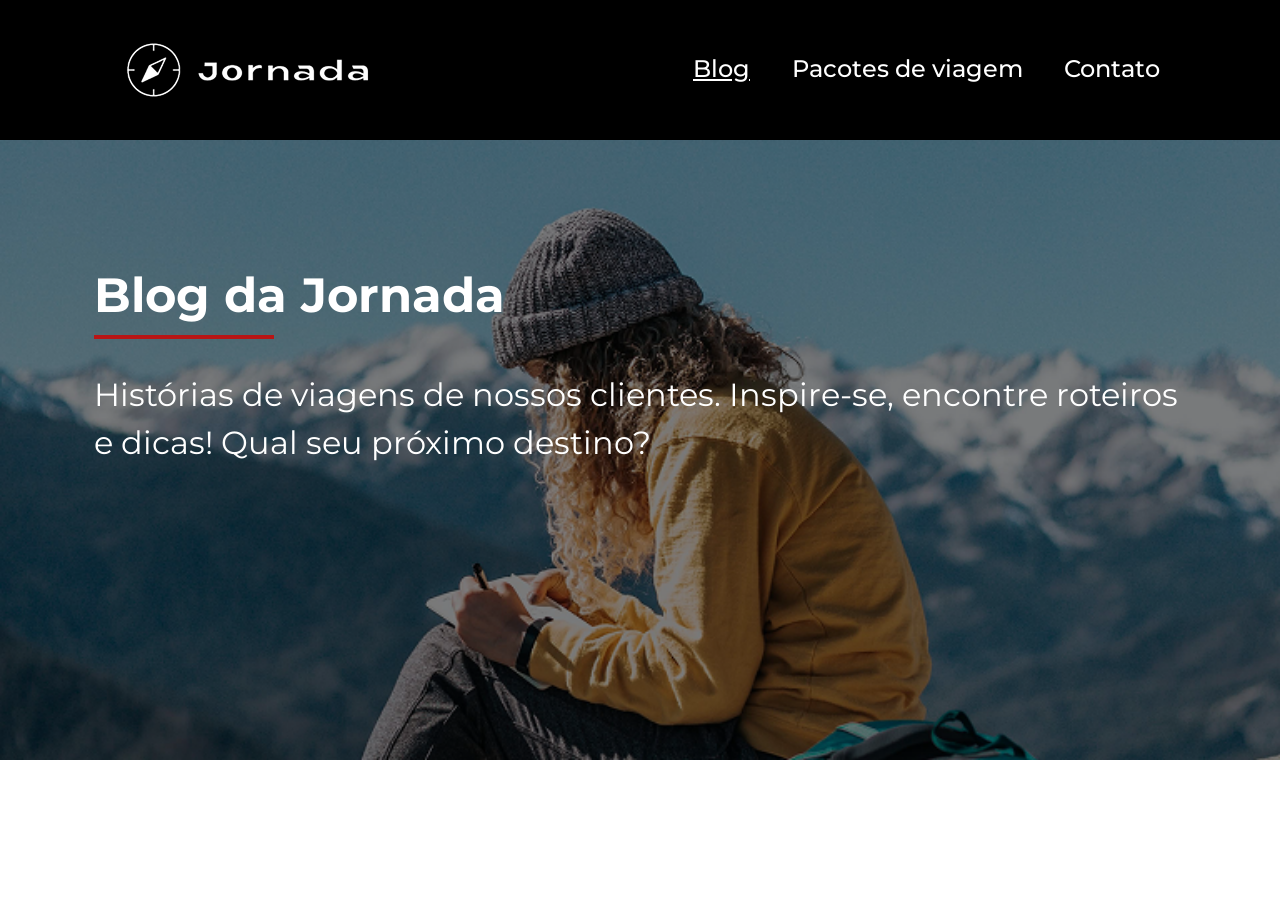
==== blogpost.html @ b7cba8fb "Finaliza a sessao de hero da pagina blog" ====
<!DOCTYPE html>
<html lang="pt-br">

<head>
    <meta charset="UTF-8">
    <meta name="viewport" content="width=device-width, initial-scale=1.0">

    <meta name="description"
        content="Planeje sua próxima aventura com a Jornada Viagens. Oferecemos pacotes exclusivos, passagens e roteiros personalizados para transformar seu sonho em realidade. Confira!">

    <meta name="og:title" content="Jornada Viagens">
    <meta name="og:description" content="Jornada Viagens, uma agência apaixonada por criar viagens">
    <meta name="og:image" content="https://alexandregomes-off.github.io/jornada-viagens/img/logo-footer.png">
    <meta name="og:type" content="website">
    <meta name="og:url" content="https://alexandregomes-off.github.io/jornada-viagens">

    <link rel="icon" href="favico.svg" type="xml/svg" />
    <link rel="stylesheet" href="./css/style.css" />

    <title>Blog</title>
</head>

<body class="blog-content">
    <header class="main-header">
        <a class="logo" href="index.html" title="voltar para a página inicial">
            <img class="img-mobile" src="img/bussola-jornada-branco.png"
                alt="Bussola do logo Jornada Viagens na cor branca" />
            <img class="img-desktop" src="img/bussola-texto-jornada-branco.png"
                alt="Logo Jornada Viagens na cor branca" />
        </a>
        <div class="navigation-menu">
            <label for="menu">
                <img src="img/menu.png" alt="menu" />
            </label>
            <input type="checkbox" id="menu" hidden />
            <nav>
                <ul class="list-links">
                    <li>
                        <a class="active" href="blog.html" target="_blank" title="Acessar Blog">Blog</a>
                    </li>
                    <li>
                        <a href="./travel-packages.html" target="_blank" title="Acessar Pacotes de viagem">Pacotes de
                            viagem</a>
                    </li>
                    <li>
                        <a href="contato.html" target="_blank" title="Acessar Contato">Contato</a>
                    </li>
                </ul>
            </nav>
        </div>
    </header>

    <section class="hero-blog">
        <div class="hero-img">
            <div class="section-title hero-text">
                <h1>Blog da Jornada</h1>
                <hr>
                <p>Histórias de viagens de nossos clientes. Inspire-se, encontre roteiros e dicas! Qual seu próximo destino?</p>
            </div>
        </div>
    </section>
</body>

</html>
---- css/style.css ----
@import url(global.css);
@import url(header.css);
@import url(hero.css);
@import url(offers.css);
@import url(categories.css);
@import url(destinations.css);
@import url(payments.css);
@import url(testimonials.css);
@import url(hero-footer.css);
@import url(travel-packages.css);
@import url(blogpost.css);
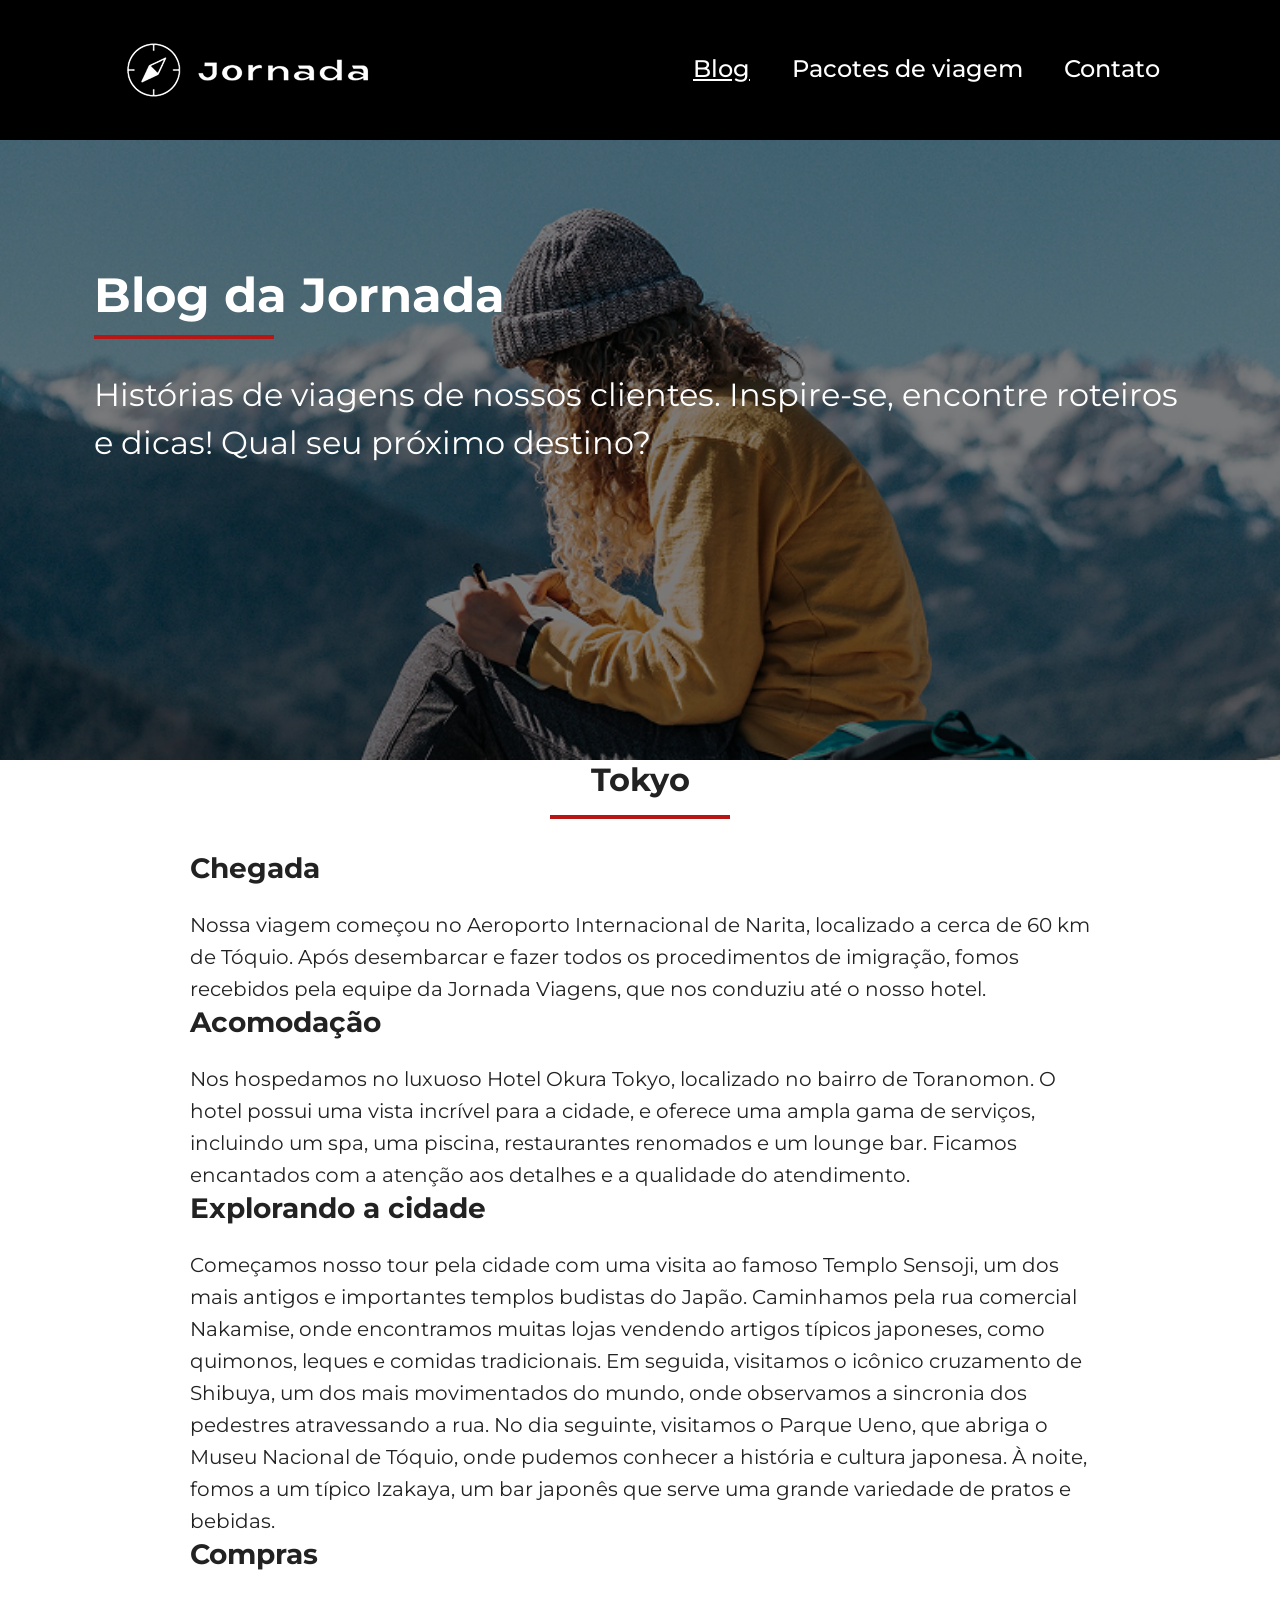
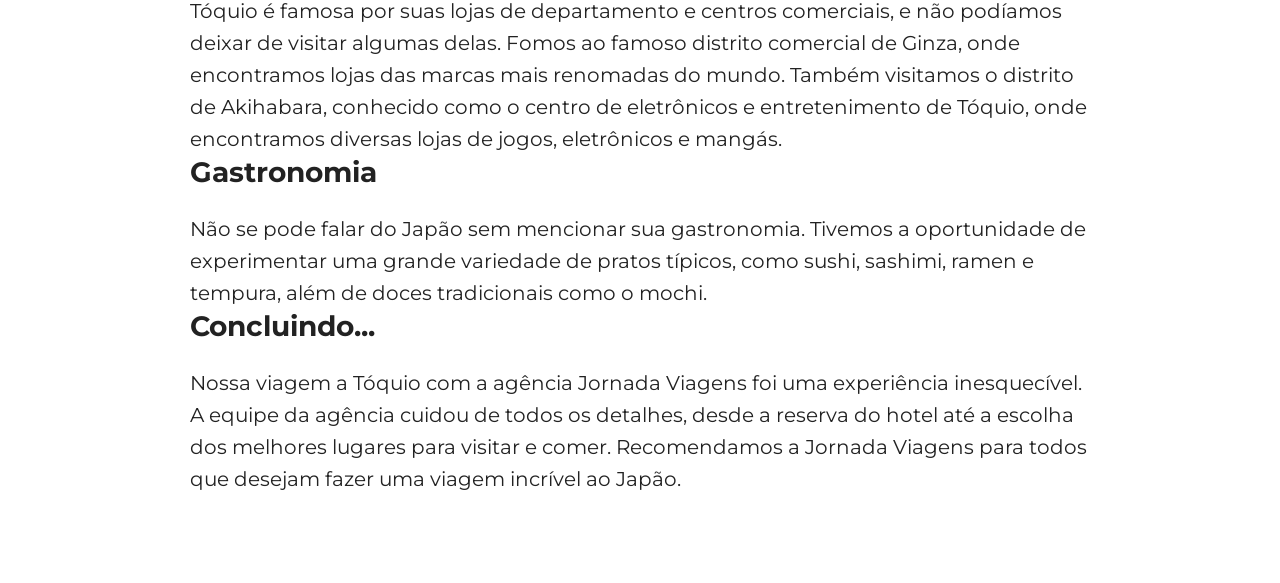
==== commit d3a9e5f0: "Cria estrutura HTML da pagina de informacoes de tokyo" ====
--- a/blogpost.html
+++ b/blogpost.html
@@ -55,8 +55,68 @@
             <div class="section-title hero-text">
                 <h1>Blog da Jornada</h1>
                 <hr>
-                <p>Histórias de viagens de nossos clientes. Inspire-se, encontre roteiros e dicas! Qual seu próximo destino?</p>
+                <p>Histórias de viagens de nossos clientes. Inspire-se, encontre roteiros e dicas! Qual seu próximo
+                    destino?</p>
             </div>
+        </div>
+    </section>
+
+    <section class="info-tokyo">
+        <div class="section-title">
+            <h2>Tokyo</h2>
+            <hr />
+        </div>
+
+        <div>
+            <h3 class="content-title">Chegada</h3>
+            <p class="content-text">Nossa viagem começou no Aeroporto Internacional de Narita, localizado a cerca de 60 km de Tóquio. Após
+                desembarcar e fazer todos os procedimentos de imigração, fomos recebidos pela equipe da Jornada Viagens,
+                que nos conduziu até o nosso hotel.</p>
+            <div class="img-chegada-tokyo"></div>
+        </div>
+
+        <div>
+            <h3 class="content-title">Acomodação</h3>
+            <p class="content-text">Nos hospedamos no luxuoso Hotel Okura Tokyo, localizado no bairro de Toranomon. O hotel possui uma vista
+                incrível para a cidade, e oferece uma ampla gama de serviços, incluindo um spa, uma piscina,
+                restaurantes renomados e um lounge bar. Ficamos encantados com a atenção aos detalhes e a qualidade do
+                atendimento.</p>
+            <div class="img-acomodacao-tokyo"></div>
+        </div>
+
+        <div>
+            <h3 class="content-title">Explorando a cidade</h3>
+            <p class="content-text">Começamos nosso tour pela cidade com uma visita ao famoso Templo Sensoji, um dos mais antigos e
+                importantes templos budistas do Japão. Caminhamos pela rua comercial Nakamise, onde encontramos muitas
+                lojas vendendo artigos típicos japoneses, como quimonos, leques e comidas tradicionais.
+                Em seguida, visitamos o icônico cruzamento de Shibuya, um dos mais movimentados do mundo, onde
+                observamos a sincronia dos pedestres atravessando a rua.
+                No dia seguinte, visitamos o Parque Ueno, que abriga o Museu Nacional de Tóquio, onde pudemos conhecer a
+                história e cultura japonesa. À noite, fomos a um típico Izakaya, um bar japonês que serve uma grande
+                variedade de pratos e bebidas.</p>
+        </div>
+
+        <div>
+            <h3 class="content-title">Compras</h3>
+            <p class="content-text">Tóquio é famosa por suas lojas de departamento e centros comerciais, e não podíamos deixar de visitar
+                algumas delas. Fomos ao famoso distrito comercial de Ginza, onde encontramos lojas das marcas mais
+                renomadas do mundo.
+                Também visitamos o distrito de Akihabara, conhecido como o centro de eletrônicos e entretenimento de
+                Tóquio, onde encontramos diversas lojas de jogos, eletrônicos e mangás.</p>
+        </div>
+
+        <div>
+            <h3 class="content-title">Gastronomia</h3>
+            <p class="content-text">Não se pode falar do Japão sem mencionar sua gastronomia. Tivemos a oportunidade de experimentar uma
+                grande variedade de pratos típicos, como sushi, sashimi, ramen e tempura, além de doces tradicionais
+                como o mochi.</p>
+        </div>
+
+        <div>
+            <h3 class="content-title">Concluindo...</h3>
+            <p class="content-text">Nossa viagem a Tóquio com a agência Jornada Viagens foi uma experiência inesquecível. A equipe da agência
+                cuidou de todos os detalhes, desde a reserva do hotel até a escolha dos melhores lugares para visitar e
+                comer. Recomendamos a Jornada Viagens para todos que desejam fazer uma viagem incrível ao Japão.</p>
         </div>
     </section>
 </body>
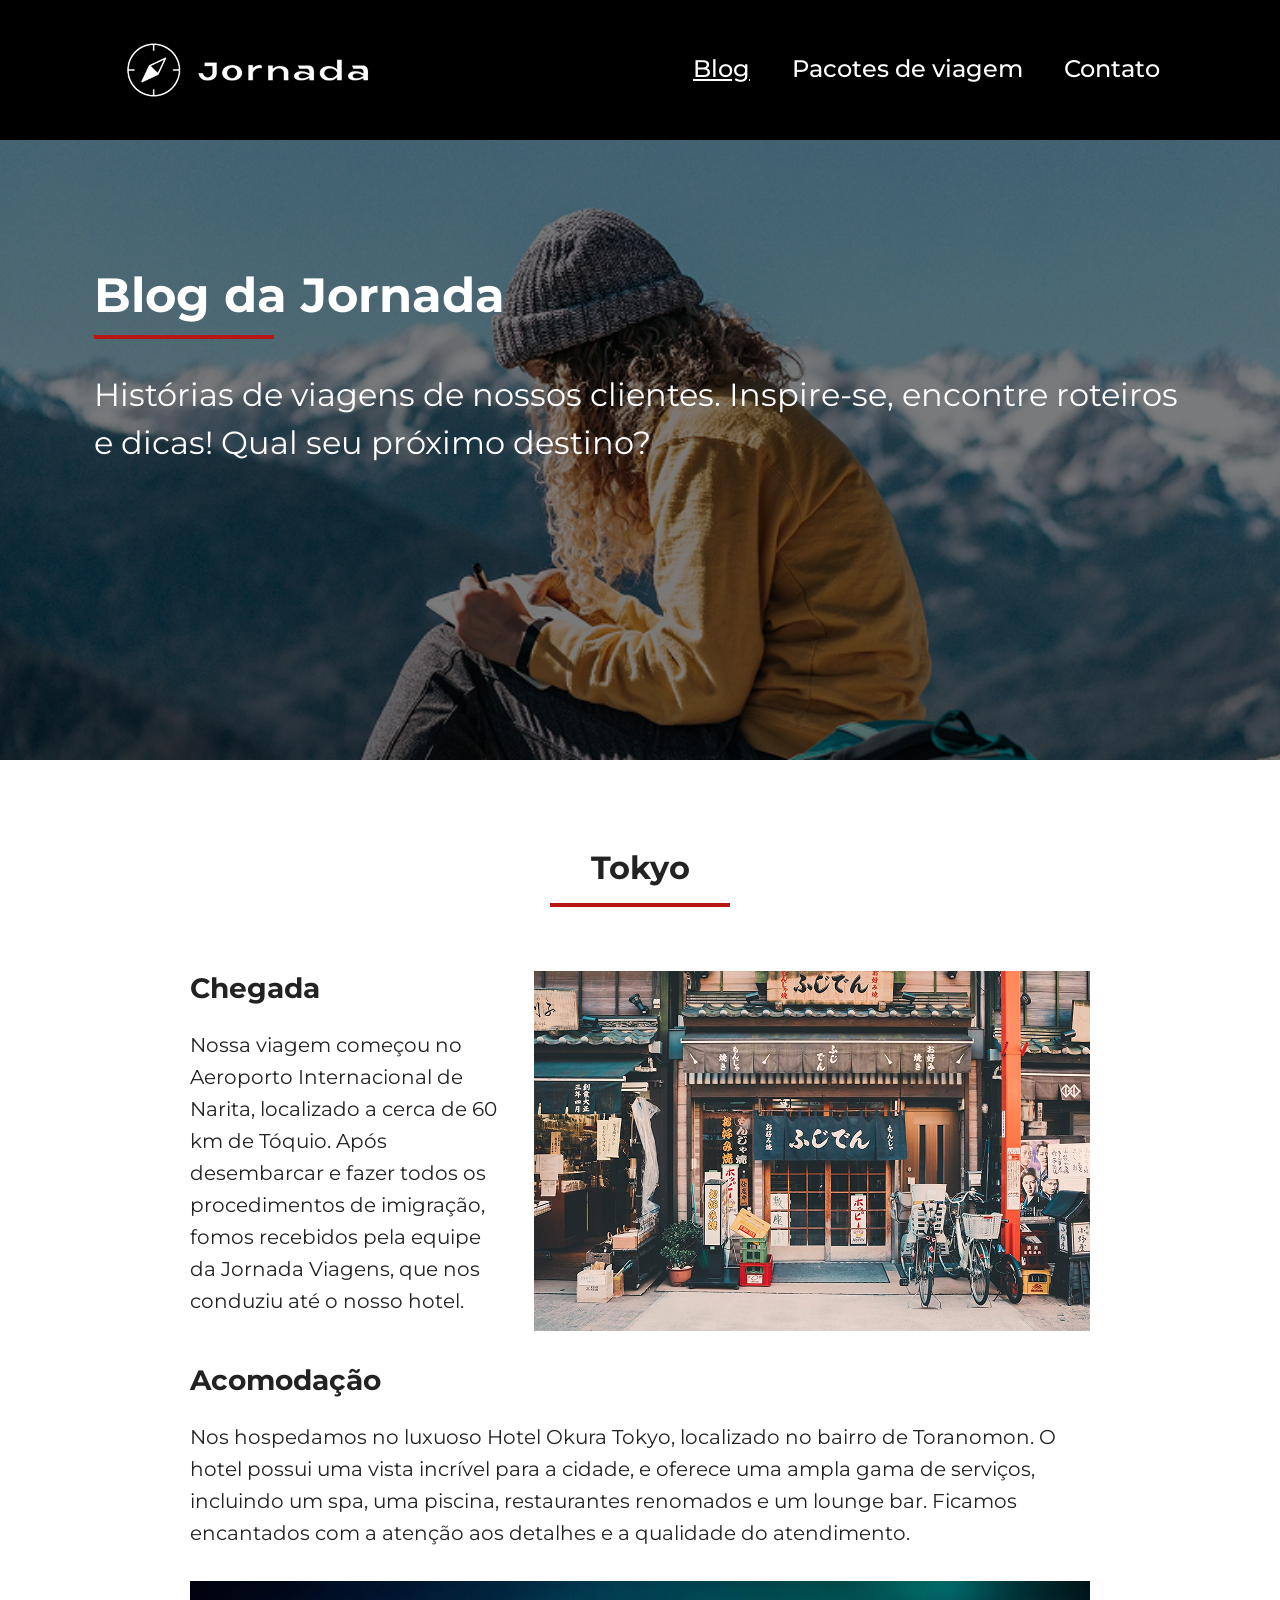
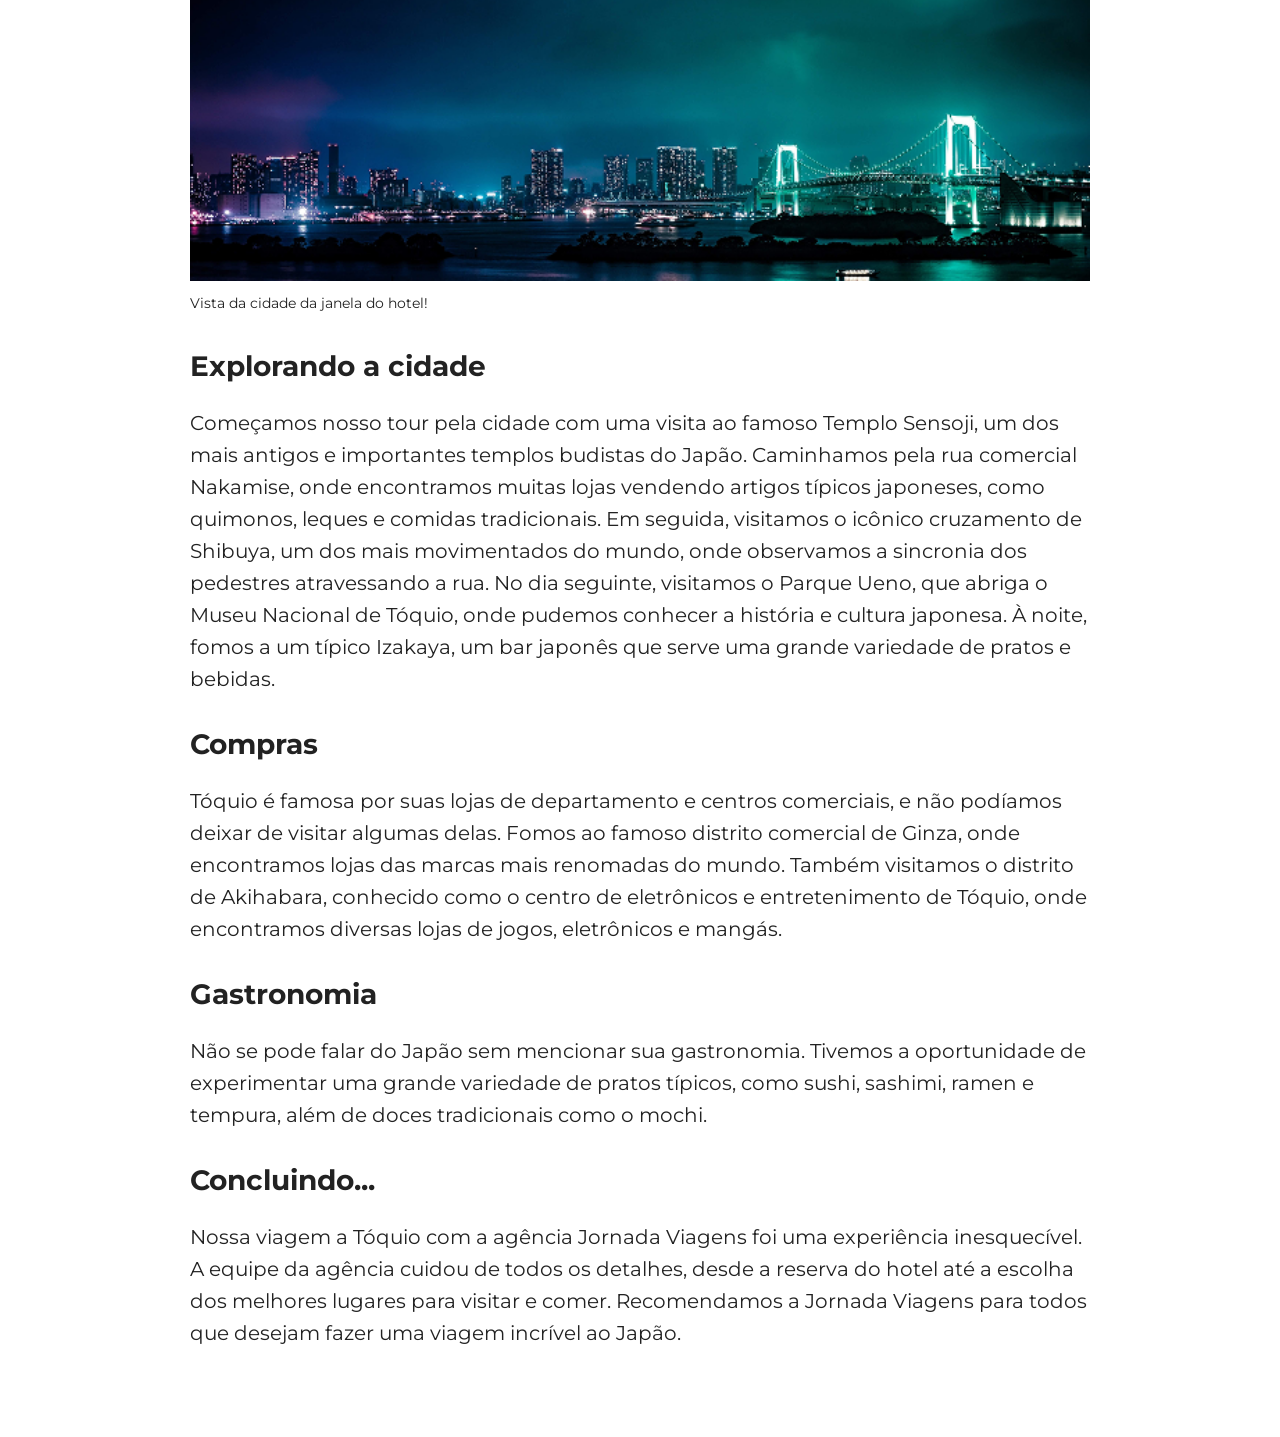
==== commit c0f6b05f: "Finaliza a sessao de informacoes sobre tokyo" ====
--- a/blogpost.html
+++ b/blogpost.html
@@ -67,26 +67,33 @@
             <hr />
         </div>
 
-        <div>
-            <h3 class="content-title">Chegada</h3>
-            <p class="content-text">Nossa viagem começou no Aeroporto Internacional de Narita, localizado a cerca de 60 km de Tóquio. Após
-                desembarcar e fazer todos os procedimentos de imigração, fomos recebidos pela equipe da Jornada Viagens,
-                que nos conduziu até o nosso hotel.</p>
+        <div class="flex-tokyo">
+            <div class="text-content">
+                <h3 class="content-title">Chegada</h3>
+                <p class="content-text">Nossa viagem começou no Aeroporto Internacional de Narita, localizado a cerca de
+                    60 km de Tóquio. Após
+                    desembarcar e fazer todos os procedimentos de imigração, fomos recebidos pela equipe da Jornada
+                    Viagens,
+                    que nos conduziu até o nosso hotel.</p>
+            </div>
             <div class="img-chegada-tokyo"></div>
         </div>
 
         <div>
             <h3 class="content-title">Acomodação</h3>
-            <p class="content-text">Nos hospedamos no luxuoso Hotel Okura Tokyo, localizado no bairro de Toranomon. O hotel possui uma vista
+            <p class="content-text">Nos hospedamos no luxuoso Hotel Okura Tokyo, localizado no bairro de Toranomon. O
+                hotel possui uma vista
                 incrível para a cidade, e oferece uma ampla gama de serviços, incluindo um spa, uma piscina,
                 restaurantes renomados e um lounge bar. Ficamos encantados com a atenção aos detalhes e a qualidade do
                 atendimento.</p>
             <div class="img-acomodacao-tokyo"></div>
+            <span class="legenda">Vista da cidade da janela do hotel!</span>
         </div>
 
         <div>
             <h3 class="content-title">Explorando a cidade</h3>
-            <p class="content-text">Começamos nosso tour pela cidade com uma visita ao famoso Templo Sensoji, um dos mais antigos e
+            <p class="content-text">Começamos nosso tour pela cidade com uma visita ao famoso Templo Sensoji, um dos
+                mais antigos e
                 importantes templos budistas do Japão. Caminhamos pela rua comercial Nakamise, onde encontramos muitas
                 lojas vendendo artigos típicos japoneses, como quimonos, leques e comidas tradicionais.
                 Em seguida, visitamos o icônico cruzamento de Shibuya, um dos mais movimentados do mundo, onde
@@ -98,7 +105,8 @@
 
         <div>
             <h3 class="content-title">Compras</h3>
-            <p class="content-text">Tóquio é famosa por suas lojas de departamento e centros comerciais, e não podíamos deixar de visitar
+            <p class="content-text">Tóquio é famosa por suas lojas de departamento e centros comerciais, e não podíamos
+                deixar de visitar
                 algumas delas. Fomos ao famoso distrito comercial de Ginza, onde encontramos lojas das marcas mais
                 renomadas do mundo.
                 Também visitamos o distrito de Akihabara, conhecido como o centro de eletrônicos e entretenimento de
@@ -107,14 +115,16 @@
 
         <div>
             <h3 class="content-title">Gastronomia</h3>
-            <p class="content-text">Não se pode falar do Japão sem mencionar sua gastronomia. Tivemos a oportunidade de experimentar uma
+            <p class="content-text">Não se pode falar do Japão sem mencionar sua gastronomia. Tivemos a oportunidade de
+                experimentar uma
                 grande variedade de pratos típicos, como sushi, sashimi, ramen e tempura, além de doces tradicionais
                 como o mochi.</p>
         </div>
 
         <div>
             <h3 class="content-title">Concluindo...</h3>
-            <p class="content-text">Nossa viagem a Tóquio com a agência Jornada Viagens foi uma experiência inesquecível. A equipe da agência
+            <p class="content-text">Nossa viagem a Tóquio com a agência Jornada Viagens foi uma experiência
+                inesquecível. A equipe da agência
                 cuidou de todos os detalhes, desde a reserva do hotel até a escolha dos melhores lugares para visitar e
                 comer. Recomendamos a Jornada Viagens para todos que desejam fazer uma viagem incrível ao Japão.</p>
         </div>
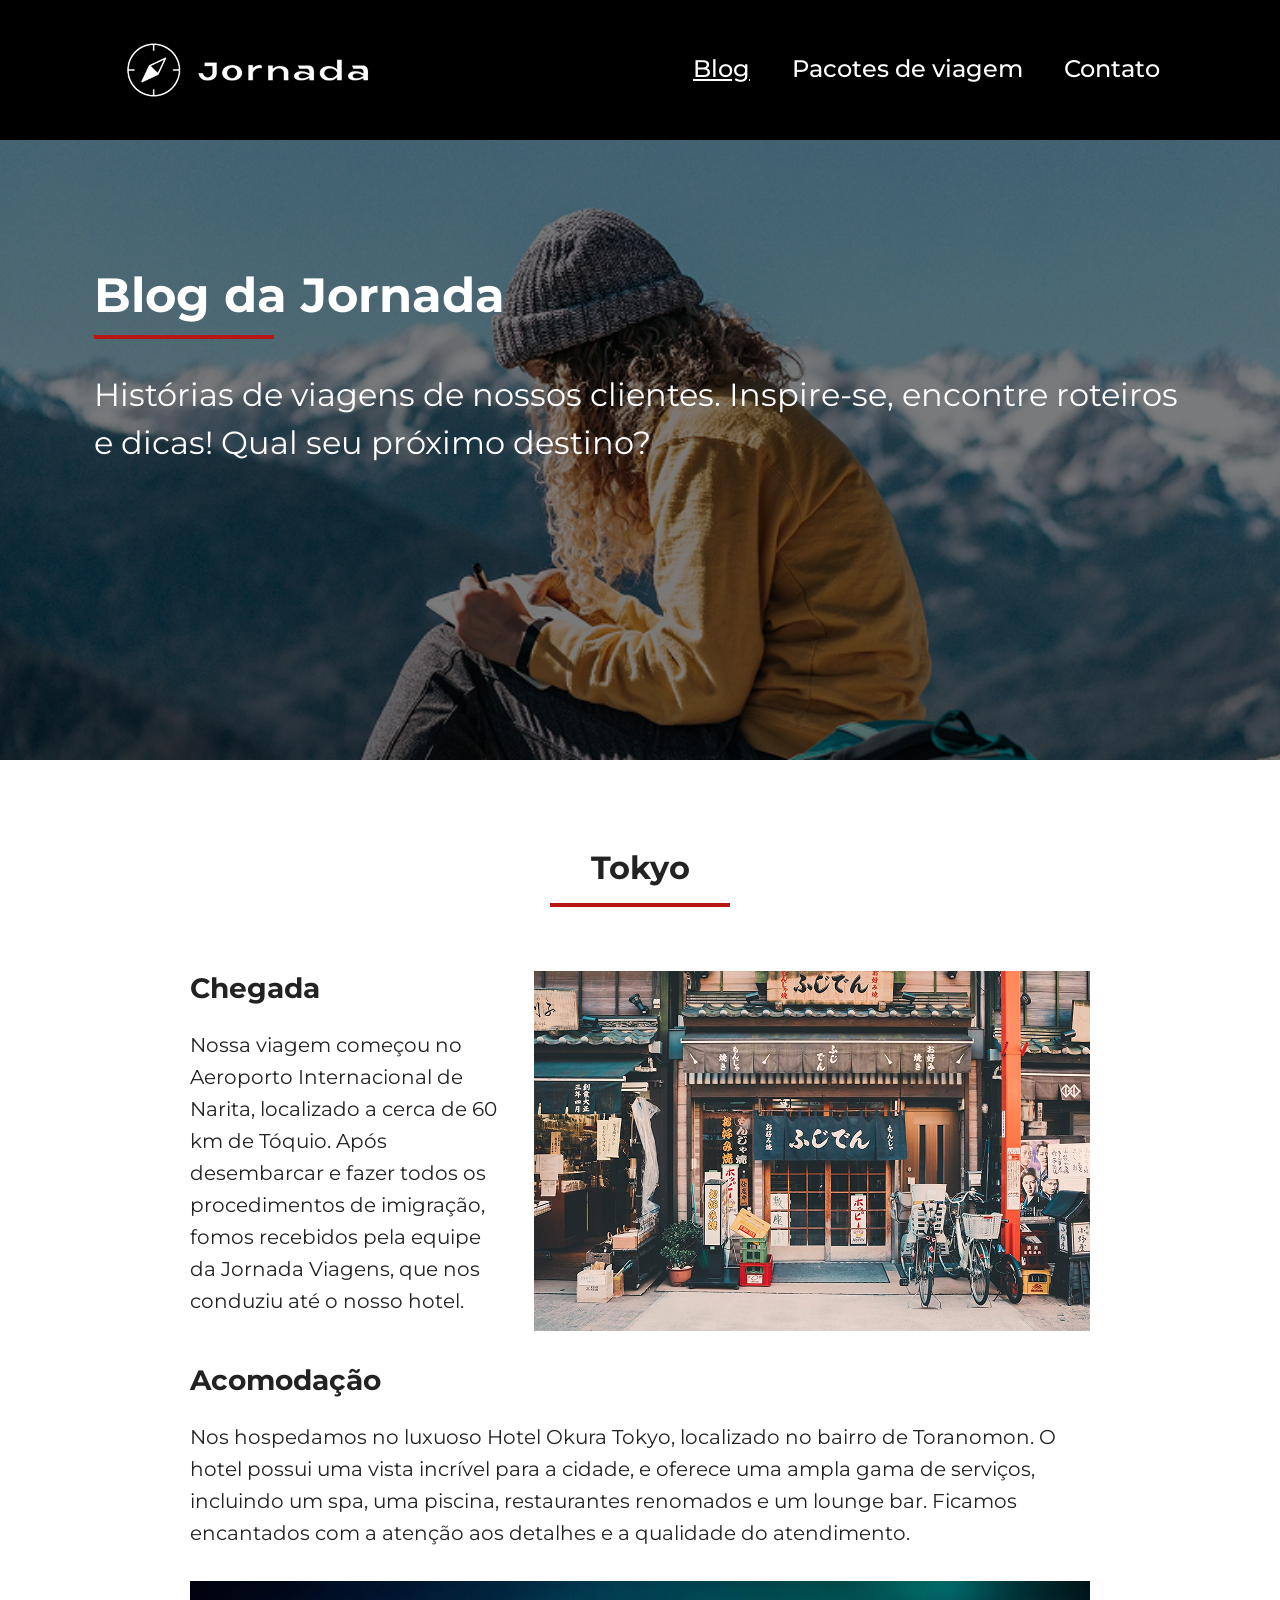
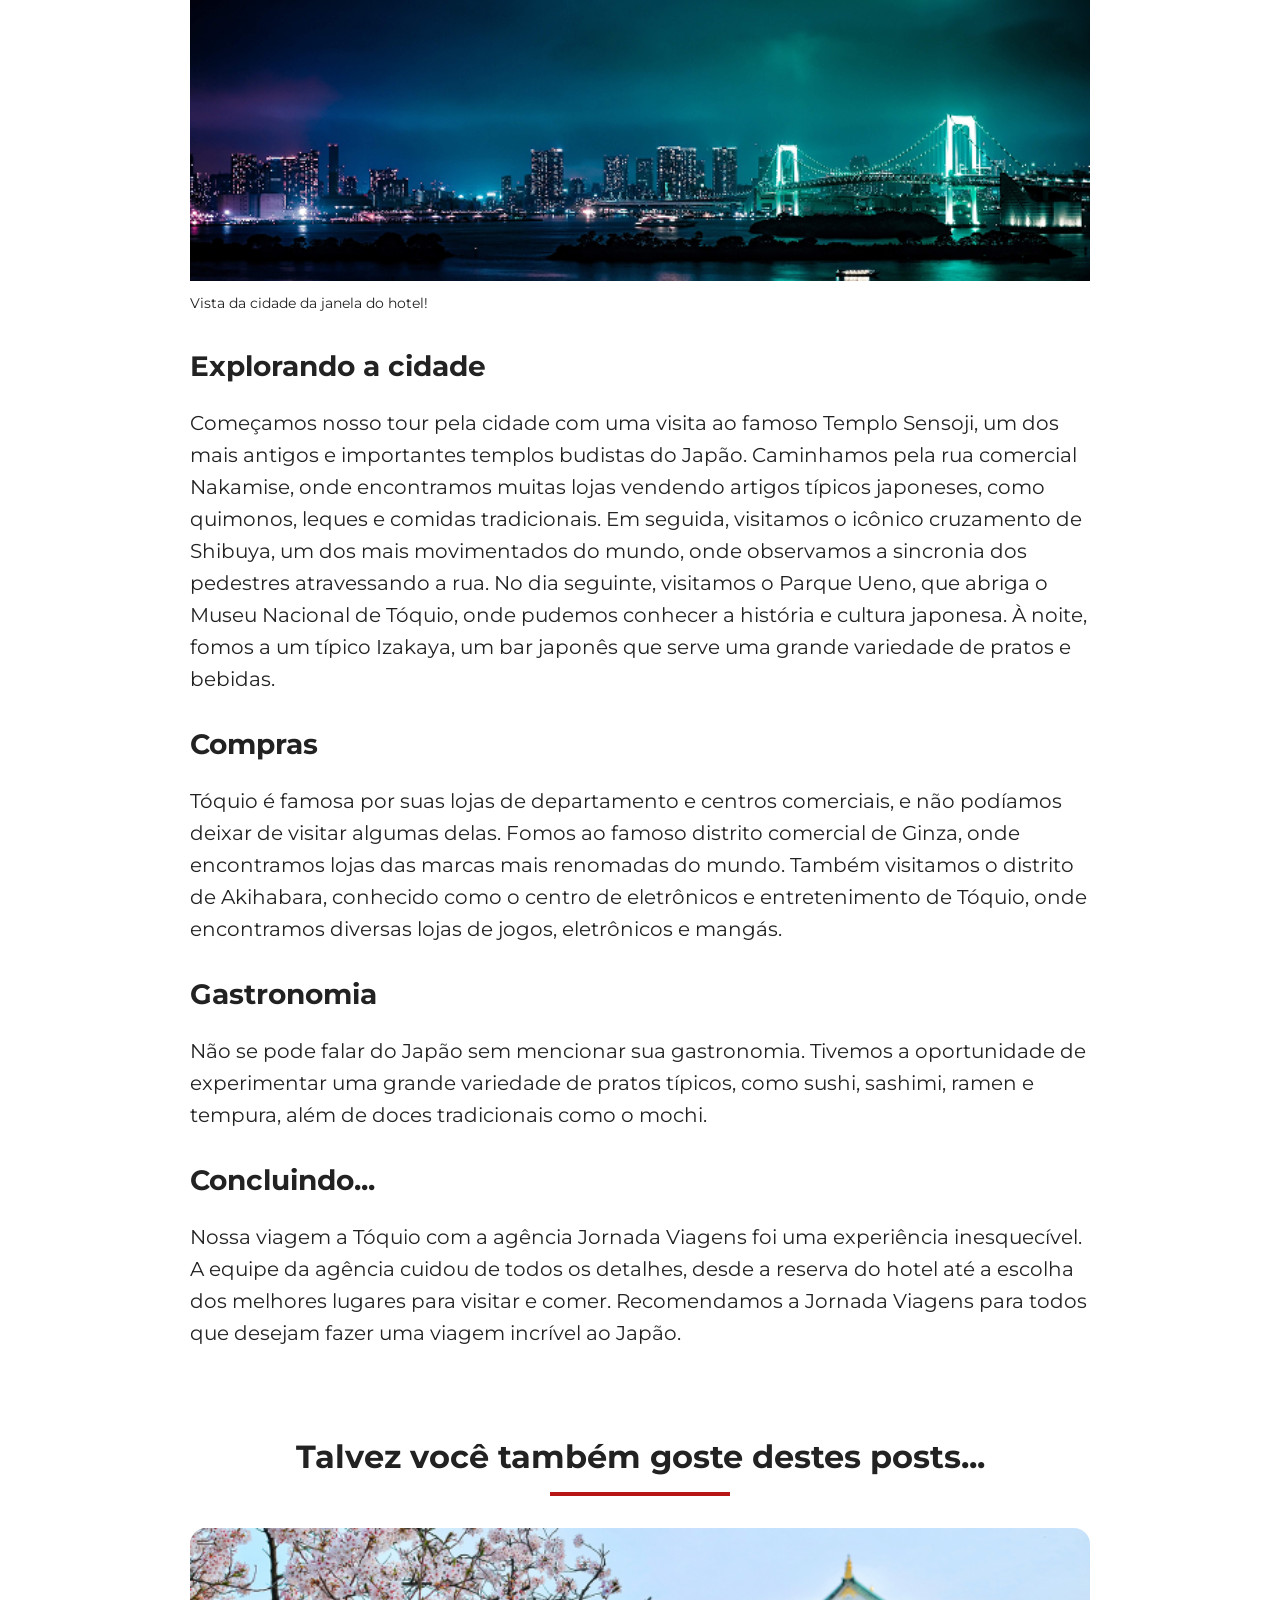
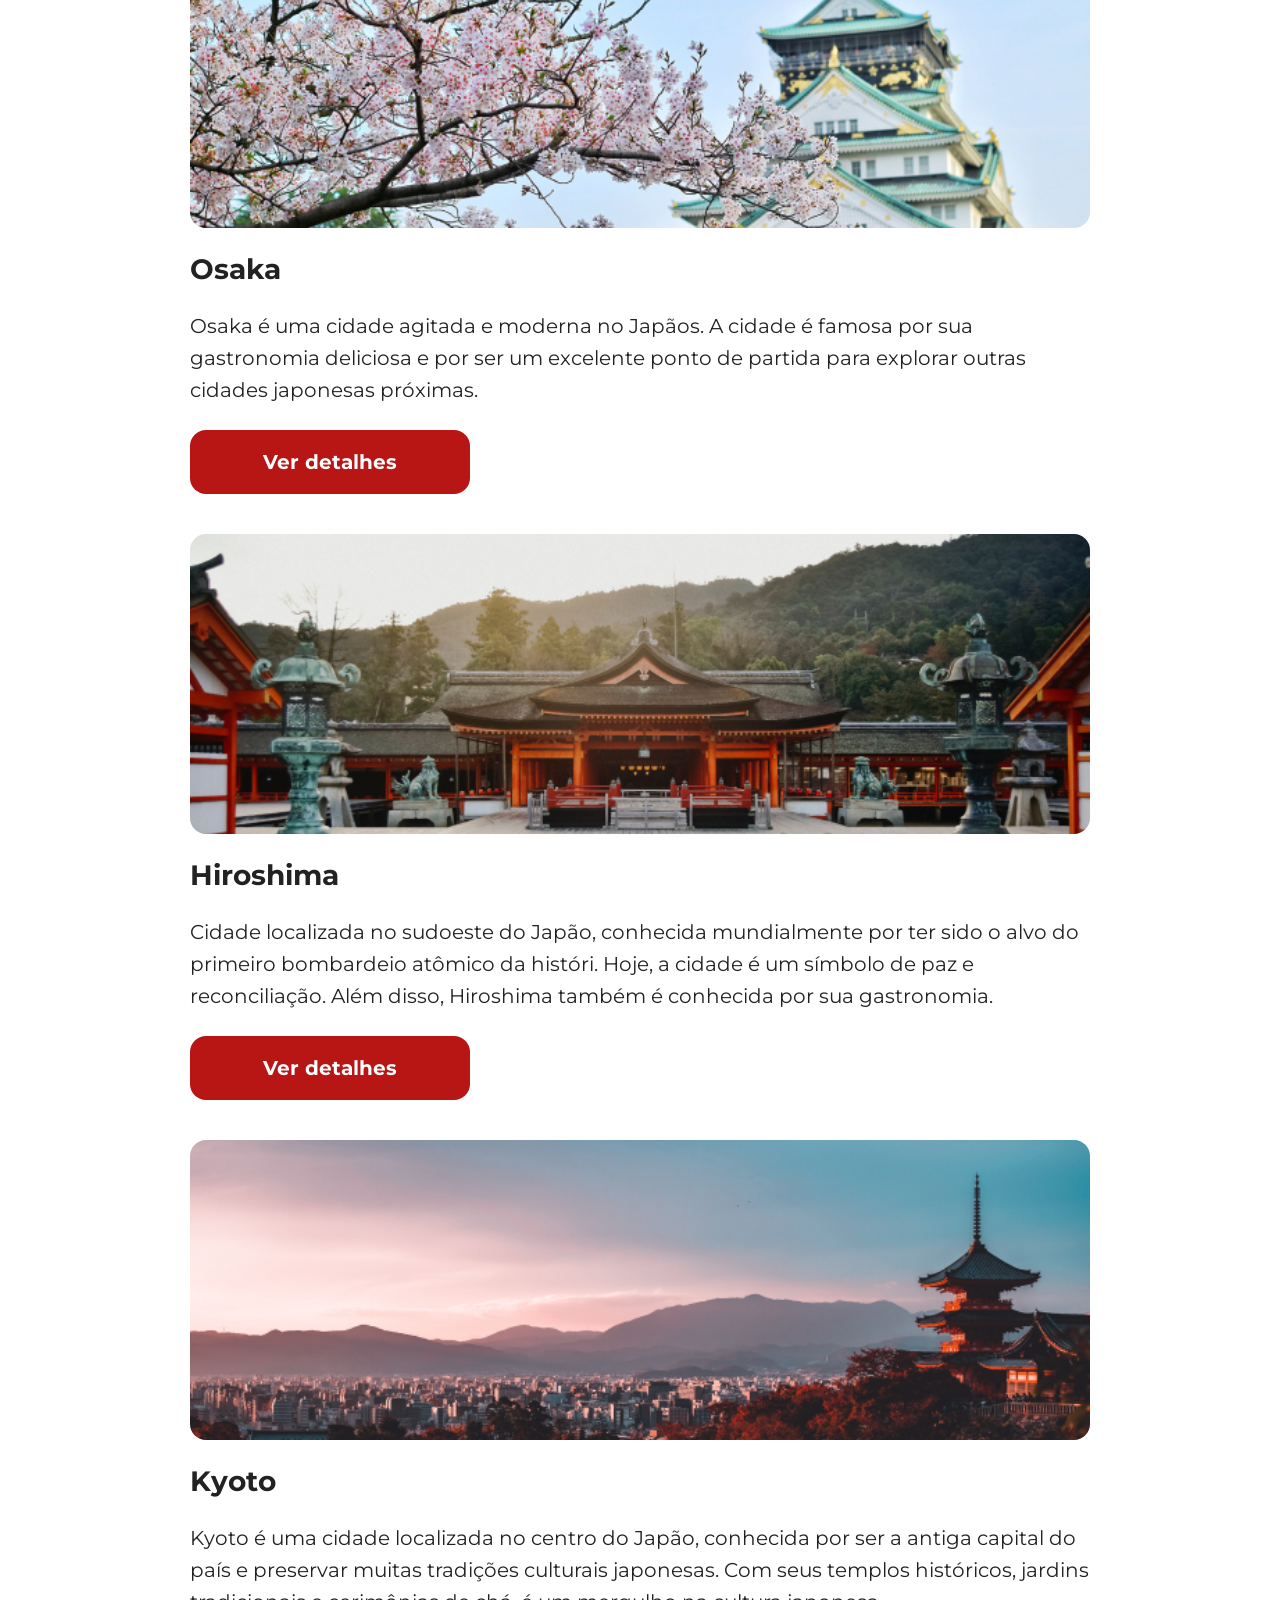
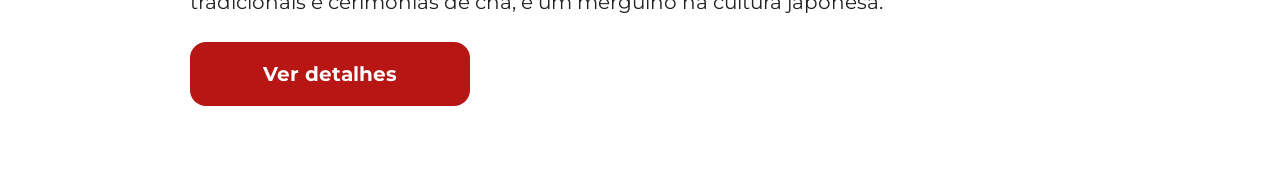
==== commit 8c7a7442: "Finaliza a sessao de -Talvez você também goste destes posts...-" ====
--- a/blogpost.html
+++ b/blogpost.html
@@ -36,14 +36,14 @@
             <nav>
                 <ul class="list-links">
                     <li>
-                        <a class="active" href="blog.html" target="_blank" title="Acessar Blog">Blog</a>
+                        <a class="active" href="./blogpost.html" target="_blank" title="Acessar Blog">Blog</a>
                     </li>
                     <li>
                         <a href="./travel-packages.html" target="_blank" title="Acessar Pacotes de viagem">Pacotes de
                             viagem</a>
                     </li>
                     <li>
-                        <a href="contato.html" target="_blank" title="Acessar Contato">Contato</a>
+                        <a href="#" target="_blank" title="Acessar Contato">Contato</a>
                     </li>
                 </ul>
             </nav>
@@ -129,6 +129,63 @@
                 comer. Recomendamos a Jornada Viagens para todos que desejam fazer uma viagem incrível ao Japão.</p>
         </div>
     </section>
+
+    <section class="destinations">
+        <div class="section-title">
+            <h2>Talvez você também goste destes posts...</h2>
+            <hr />
+        </div>
+        <div class="destination-items">
+
+            <article class="item osaka">
+                <header>
+                    <div class="img-item"></div>
+                    <h3 class="content-title">Osaka</h3>
+                </header>
+                <p class="content-text">
+                    Osaka é uma cidade agitada e moderna no Japãos. A cidade é famosa
+                    por sua gastronomia deliciosa e por ser um excelente ponto de
+                    partida para explorar outras cidades japonesas próximas.
+                </p>
+                <footer>
+                    <a href="#" class="button" target="_blank" title="Veja mais detalhes do destino Osaka">Ver
+                        detalhes</a>
+                </footer>
+            </article>
+
+            <article class="item hiroshima">
+                <header>
+                    <div class="img-item"></div>
+                    <h3 class="content-title">Hiroshima</h3>
+                </header>
+                <p class="content-text">
+                    Cidade localizada no sudoeste do Japão, conhecida mundialmente por ter sido o alvo do primeiro
+                    bombardeio atômico da históri. Hoje, a cidade é um símbolo de paz e reconciliação. Além disso,
+                    Hiroshima também é conhecida por sua gastronomia.
+                </p>
+                <footer>
+                    <a href="#" class="button" target="_blank" title="Veja mais detalhes do destino hiroshima">Ver
+                        detalhes</a>
+                </footer>
+            </article>
+
+            <article class="item kyoto">
+                <header>
+                    <div class="img-item"></div>
+                    <h3 class="content-title">Kyoto</h3>
+                </header>
+                <p class="content-text">
+                    Kyoto é uma cidade localizada no centro do Japão, conhecida por ser a antiga capital do país e
+                    preservar muitas tradições culturais japonesas. Com seus templos históricos, jardins tradicionais e
+                    cerimônias de chá, é um mergulho na cultura japonesa.
+                </p>
+                <footer>
+                    <a href="#" class="button" target="_blank" title="Veja mais detalhes do destino Kyoto">Ver
+                        detalhes</a>
+                </footer>
+            </article>
+        </div>
+    </section>
 </body>
 
 </html>
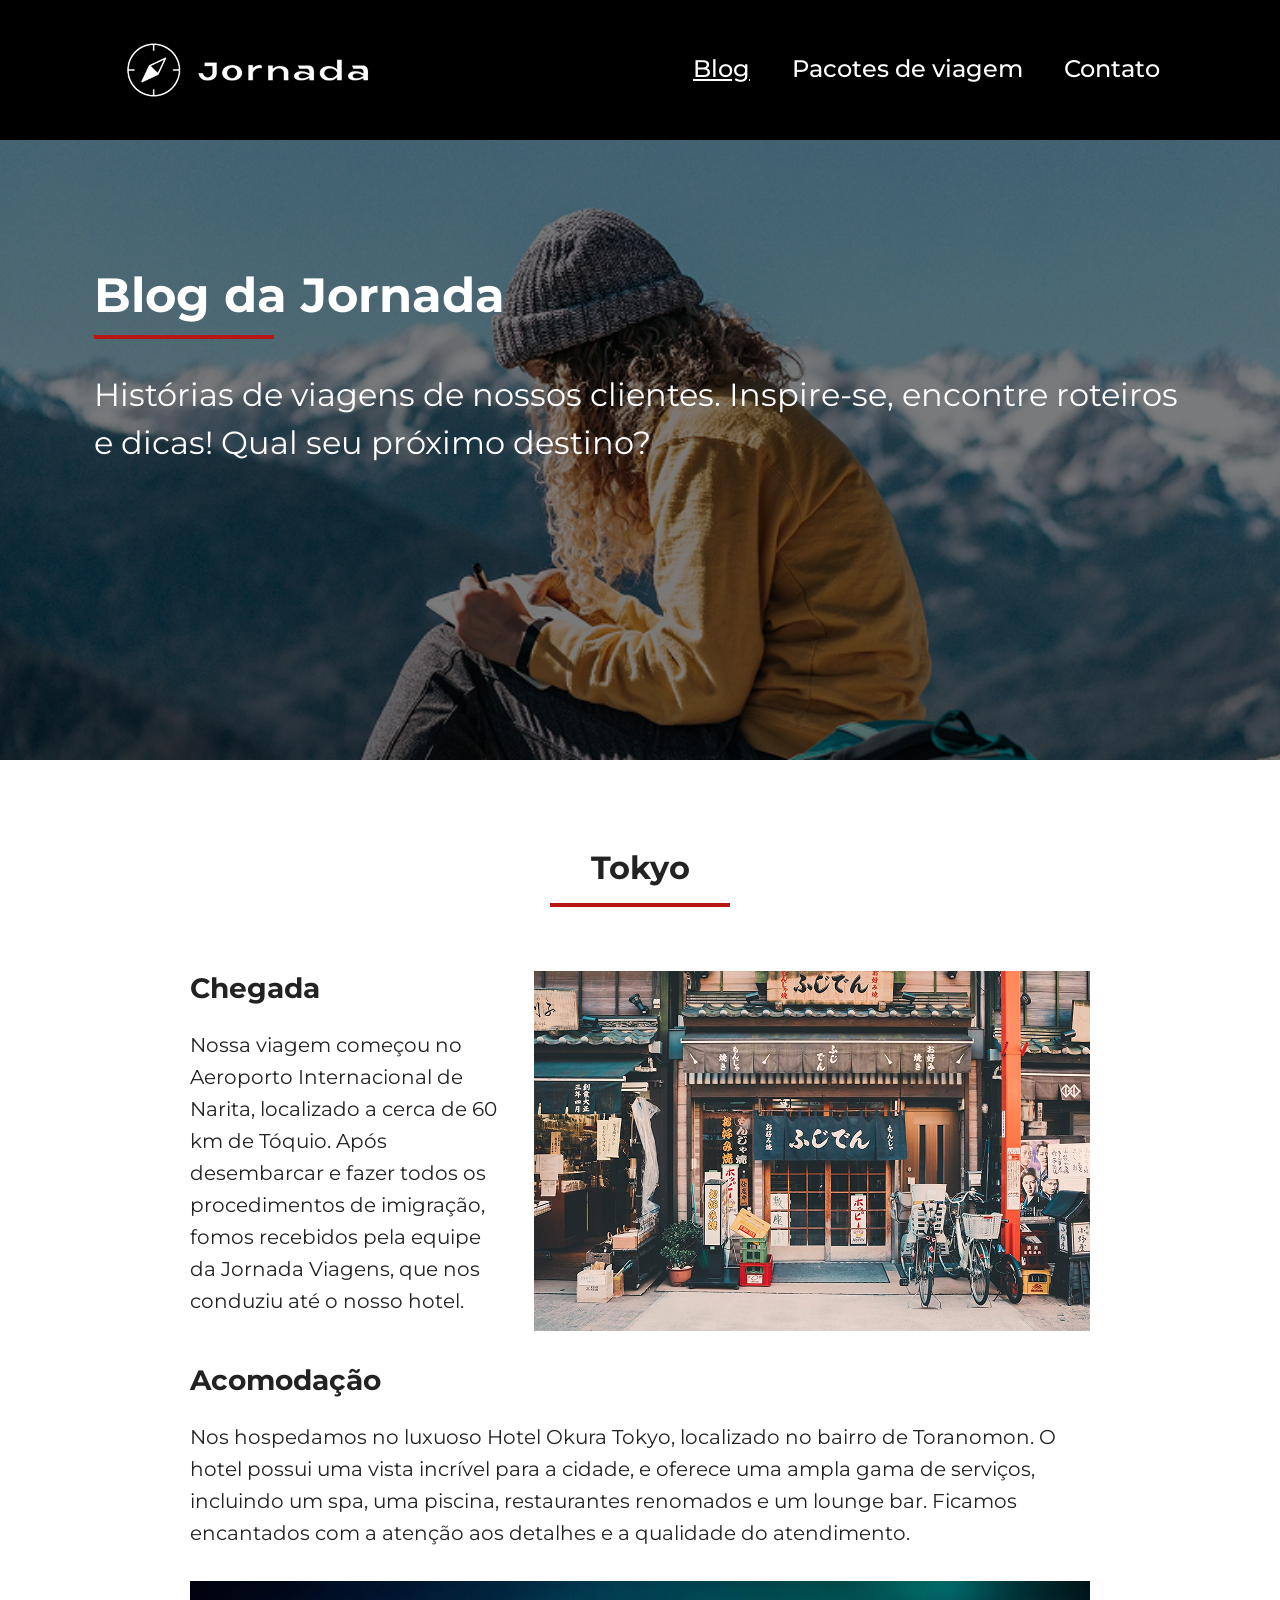
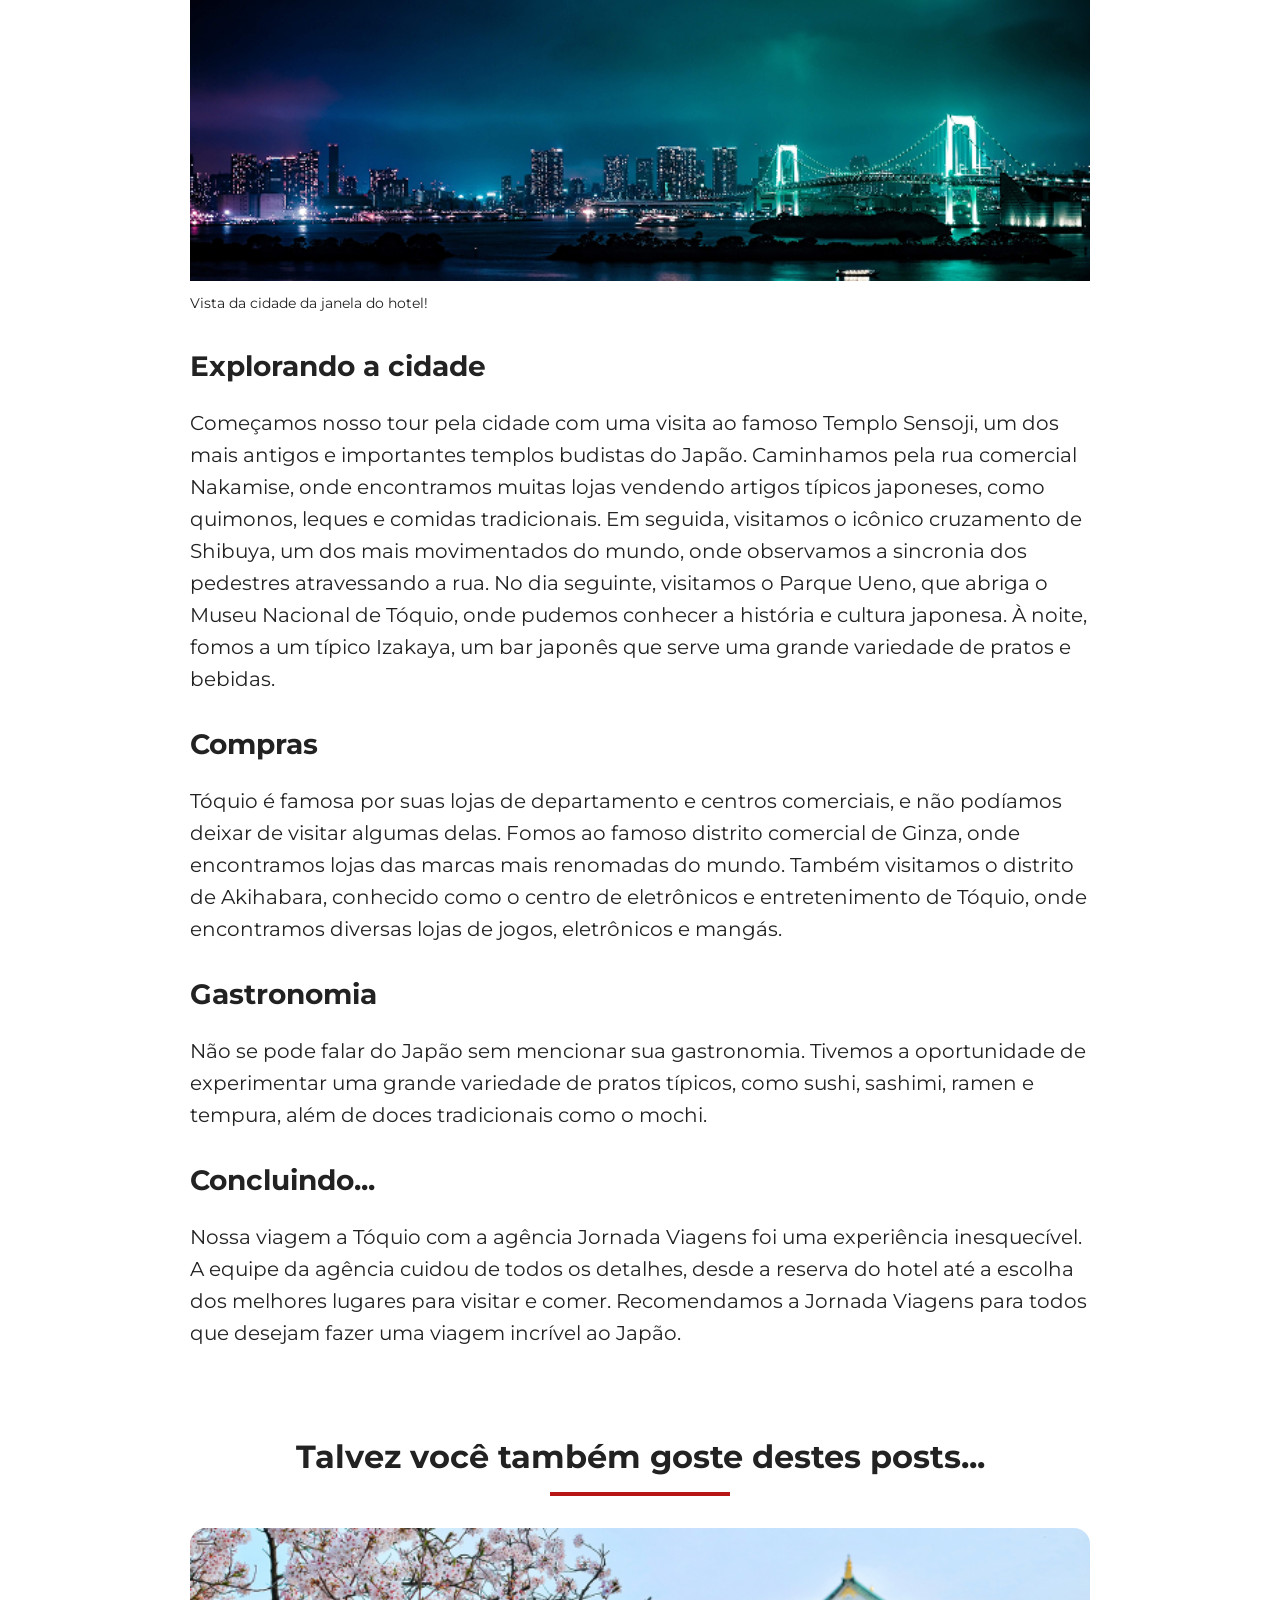
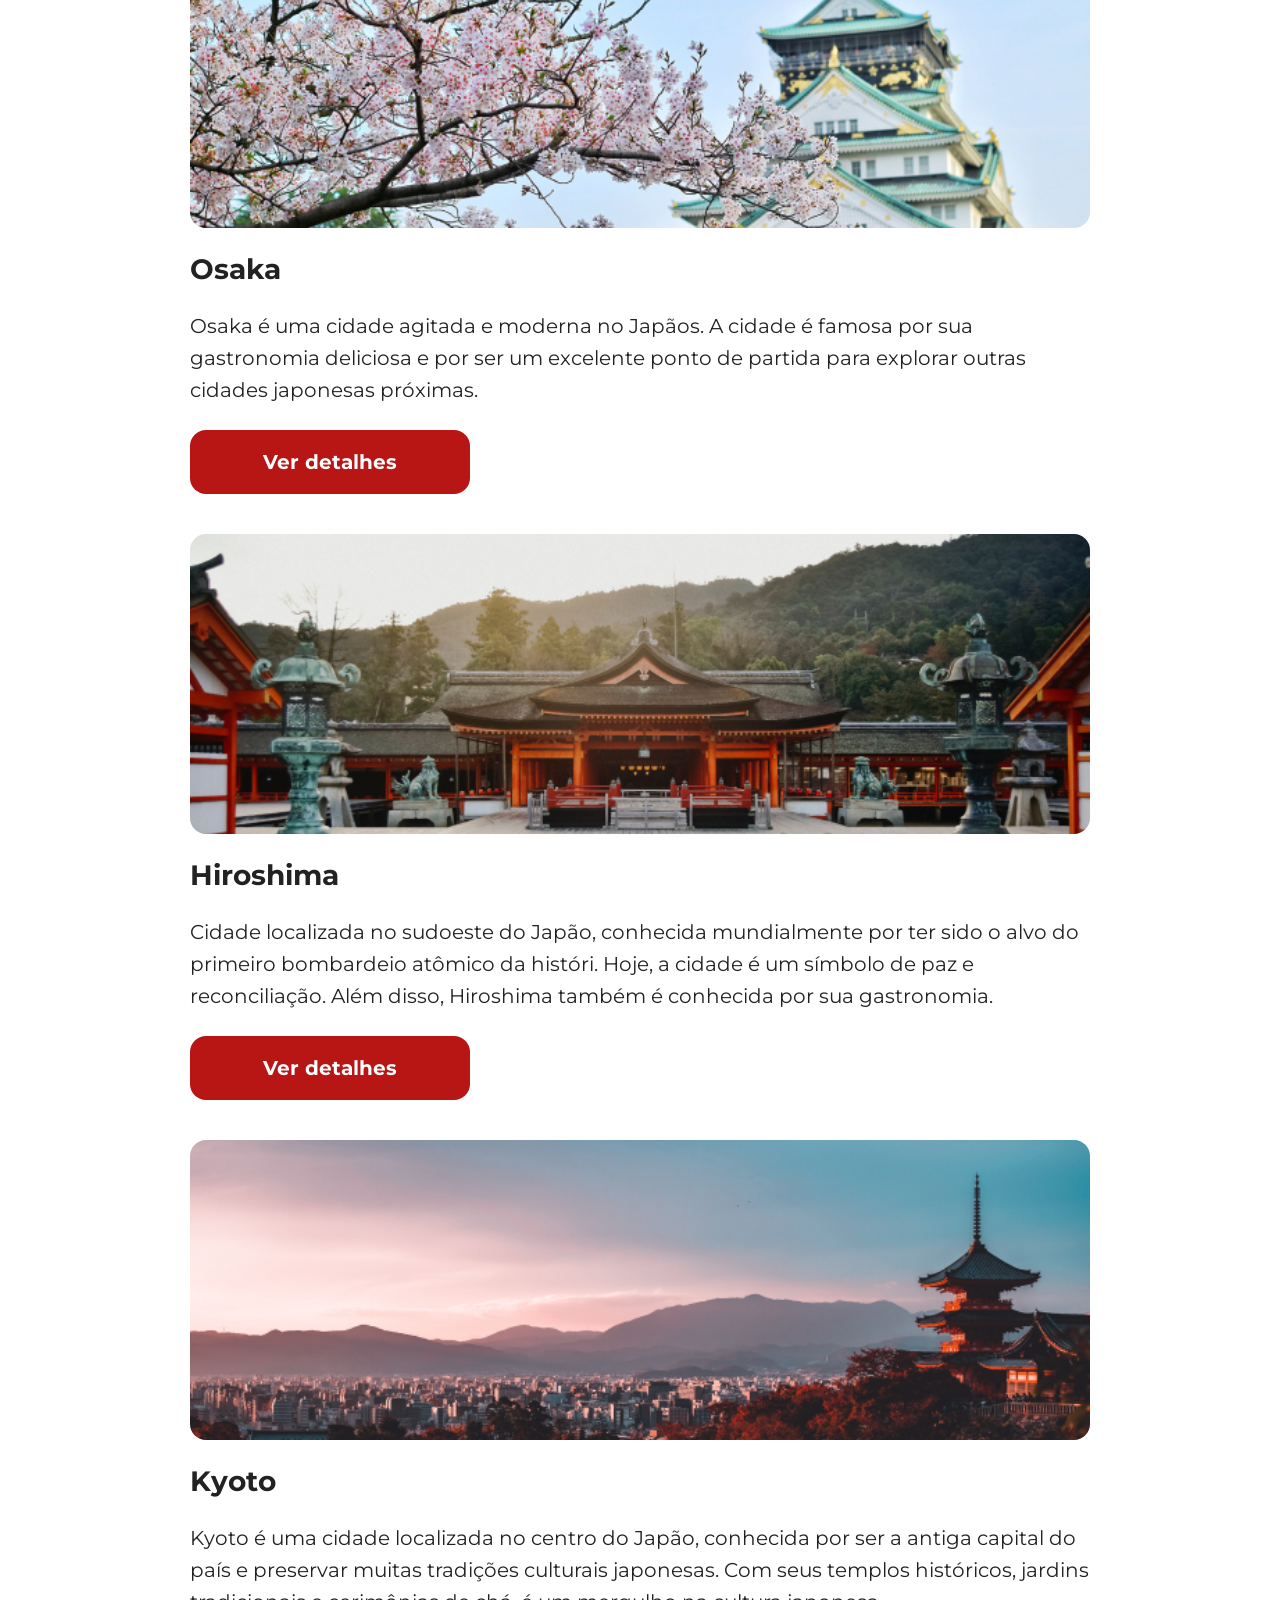
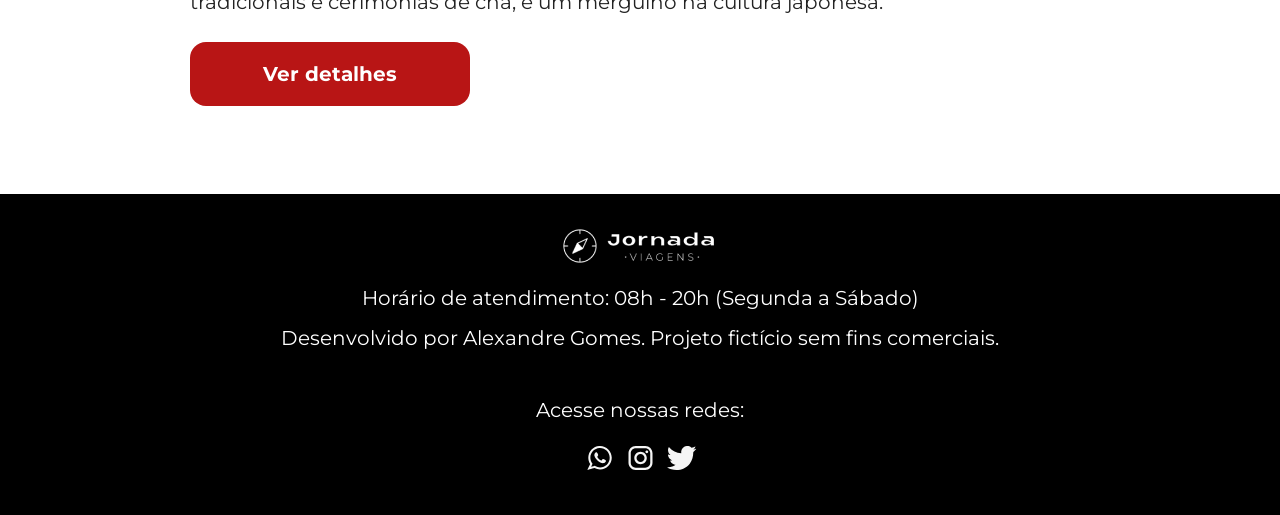
==== commit 51731bcc: "Finaliza hero da pagina blog" ====
--- a/blogpost.html
+++ b/blogpost.html
@@ -21,6 +21,7 @@
 </head>
 
 <body class="blog-content">
+
     <header class="main-header">
         <a class="logo" href="index.html" title="voltar para a página inicial">
             <img class="img-mobile" src="img/bussola-jornada-branco.png"
@@ -186,6 +187,29 @@
             </article>
         </div>
     </section>
+
+    <footer class="footer">
+        <div class="detalhes">
+            <div class="sobre">
+                <img src="./img/logo-footer.png" alt="Logo da Jornada Viagens">
+                <p>Horário de atendimento: 08h - 20h (Segunda a Sábado)</p>
+                <p>Desenvolvido por Alexandre Gomes. Projeto fictício sem fins comerciais.</p>
+            </div>
+            <div class="redes-sociais">
+                <p>Acesse nossas redes:</p>
+                <div class="imagens-sociais">
+                    <a href="#"><img src="./img/icone-whatsapp.svg" target="_blank"
+                            title="Acesse o WhatsApp do Jarnada Viagens" alt="Icone do Whatsapp na cor branca"></a>
+                    <a href="#"><img src="./img/icone-instagram.svg" target="_blank"
+                            title="Acesse o Instagram do Jarnada Viagens" alt="Icone do instagram na cor branca"></a>
+                    <a href="#"><img src="./img/icone-twitter.svg" target="_blank"
+                            title="Acesse o Twitter do Jarnada Viagens" alt="Icone do Twitter na cor branca"></a>
+                </div>
+            </div>
+        </div>
+
+    </footer>
+    
 </body>
 
 </html>
